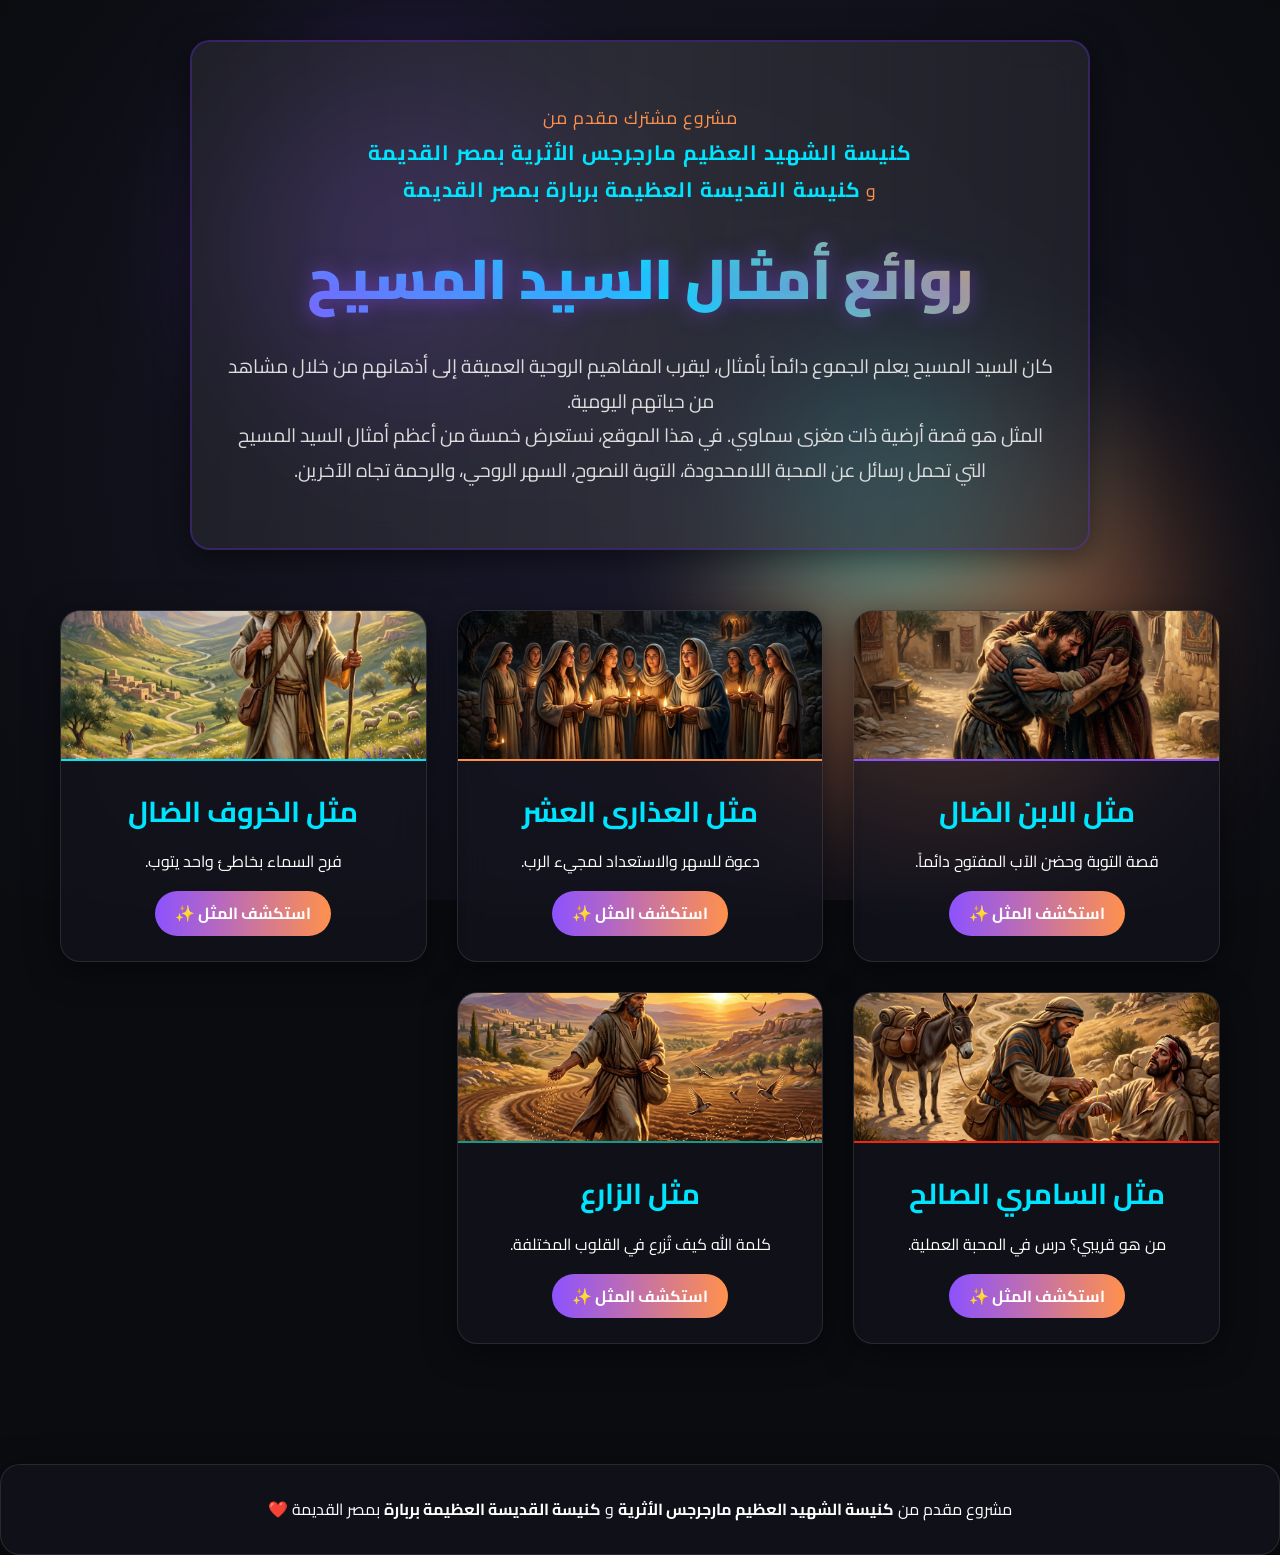
==== index.html @ c5a5a694 "Add files via upload" ====
<!DOCTYPE html>
<html lang="ar" dir="rtl">
<head>
    <meta charset="UTF-8">
    <meta name="viewport" content="width=device-width, initial-scale=1.0">
    <title>أمثال السيد المسيح - الصفحة الرئيسية</title>
    <link href="https://fonts.googleapis.com/css2?family=Cairo:wght@300;400;700;900&display=swap" rel="stylesheet">
    <link rel="stylesheet" href="style.css">
</head>
<body class="home-page">
    <div class="background-animation">
        <div class="glow-orb orb-1"></div>
        <div class="glow-orb orb-2"></div>
        <div class="glow-orb orb-3"></div>
        <div class="bubble"></div>
        <div class="bubble"></div>
        <div class="bubble"></div>
        <div class="bubble"></div>
        <div class="bubble"></div>
    </div>

    <header class="hero glass-panel fancy-hero">
        <div class="church-sponsor fade-in-up">
            مشروع مشترك مقدم من<br>
            <strong>كنيسة الشهيد العظيم مارجرجس الأثرية بمصر القديمة</strong><br>
            و <strong>كنيسة القديسة العظيمة بربارة بمصر القديمة</strong>
        </div>
        <h1 class="fade-in-up delay-1 glowing-text">روائع أمثال السيد المسيح</h1>
        <p class="fade-in-up delay-2 lead-text">
            كان السيد المسيح يعلم الجموع دائماً بأمثال، ليقرب المفاهيم الروحية العميقة إلى أذهانهم من خلال مشاهد من حياتهم اليومية. <br>
            المثل هو قصة أرضية ذات مغزى سماوي. في هذا الموقع، نستعرض خمسة من أعظم أمثال السيد المسيح التي تحمل رسائل عن المحبة اللامحدودة، التوبة النصوح، السهر الروحي، والرحمة تجاه الآخرين.
        </p>
    </header>

    <main class="container cards-grid">
        <a href="prodigal.html" class="parable-nav-card scroll-anim glass-panel">
            <div class="card-image bg-prodigal"></div>
            <div class="card-content">
                <h2>مثل الابن الضال</h2>
                <p>قصة التوبة وحضن الآب المفتوح دائماً.</p>
                <span class="btn-flashy">استكشف المثل ✨</span>
            </div>
        </a>

        <a href="virgins.html" class="parable-nav-card scroll-anim glass-panel delay-1">
            <div class="card-image bg-virgins"></div>
            <div class="card-content">
                <h2>مثل العذارى العشر</h2>
                <p>دعوة للسهر والاستعداد لمجيء الرب.</p>
                <span class="btn-flashy">استكشف المثل ✨</span>
            </div>
        </a>

        <a href="sheep.html" class="parable-nav-card scroll-anim glass-panel delay-2">
            <div class="card-image bg-sheep"></div>
            <div class="card-content">
                <h2>مثل الخروف الضال</h2>
                <p>فرح السماء بخاطئ واحد يتوب.</p>
                <span class="btn-flashy">استكشف المثل ✨</span>
            </div>
        </a>

        <a href="samaritan.html" class="parable-nav-card scroll-anim glass-panel">
            <div class="card-image bg-samaritan"></div>
            <div class="card-content">
                <h2>مثل السامري الصالح</h2>
                <p>من هو قريبي؟ درس في المحبة العملية.</p>
                <span class="btn-flashy">استكشف المثل ✨</span>
            </div>
        </a>

        <a href="sower.html" class="parable-nav-card scroll-anim glass-panel delay-1">
            <div class="card-image bg-sower"></div>
            <div class="card-content">
                <h2>مثل الزارع</h2>
                <p>كلمة الله كيف تُزرع في القلوب المختلفة.</p>
                <span class="btn-flashy">استكشف المثل ✨</span>
            </div>
        </a>
    </main>

    <footer class="glass-panel">
        <p>مشروع مقدم من <strong>كنيسة الشهيد العظيم مارجرجس الأثرية</strong> و <strong>كنيسة القديسة العظيمة بربارة</strong> بمصر القديمة ❤️</p>
    </footer>

    <script src="script.js"></script>
</body>
</html>
---- style.css ----
:root {
    --primary-color: #8c52ff;
    --secondary-color: #ff914d;
    --accent-color: #00e5ff;
    --bg-color: #0b0c10;
    --text-color: #ffffff;
    --glass-bg: rgba(20, 20, 30, 0.6);
    --glass-border: rgba(255, 255, 255, 0.1);
}

* {
    margin: 0;
    padding: 0;
    box-sizing: border-box;
    font-family: 'Cairo', sans-serif;
}

body {
    background-color: var(--bg-color);
    color: var(--text-color);
    overflow-x: hidden;
    line-height: 1.8;
}

/* Background Animations */
.background-animation {
    position: fixed;
    top: 0;
    left: 0;
    width: 100vw;
    height: 100vh;
    z-index: -1;
    overflow: hidden;
    background: radial-gradient(circle at center, #1a1a2e, #0b0c10);
}

.glow-orb {
    position: absolute;
    border-radius: 50%;
    filter: blur(80px);
    opacity: 0.5;
    animation: float 20s infinite alternate;
}

.orb-1 { width: 300px; height: 300px; background: var(--primary-color); top: 10%; left: 20%; }
.orb-2 { width: 400px; height: 400px; background: var(--secondary-color); bottom: 10%; right: 10%; animation-delay: -5s; }
.orb-3 { width: 250px; height: 250px; background: var(--accent-color); top: 40%; left: 60%; animation-delay: -10s; }

@keyframes float {
    0% { transform: translate(0, 0); }
    100% { transform: translate(50px, 50px); }
}

/* Glassmorphism */
.glass-panel {
    background: var(--glass-bg);
    backdrop-filter: blur(16px);
    -webkit-backdrop-filter: blur(16px);
    border: 1px solid var(--glass-border);
    box-shadow: 0 8px 32px 0 rgba(0, 0, 0, 0.5);
    border-radius: 20px;
}

/* Typography & Animations */
.fade-in-up {
    opacity: 0;
    transform: translateY(30px);
    animation: fadeInUp 1s forwards ease-out;
}

.delay-1 { animation-delay: 0.2s; }
.delay-2 { animation-delay: 0.4s; }

@keyframes fadeInUp {
    to { opacity: 1; transform: translateY(0); }
}

.glowing-text {
    font-size: 3.5rem;
    font-weight: 900;
    background: linear-gradient(45deg, var(--primary-color), var(--accent-color), var(--secondary-color));
    -webkit-background-clip: text;
    -webkit-text-fill-color: transparent;
    text-shadow: 0 0 20px rgba(140, 82, 255, 0.5);
    margin-bottom: 20px;
}

/* Hero Section */
.church-sponsor {
    color: var(--secondary-color);
    font-size: 1.1rem;
    margin-bottom: 20px;
    letter-spacing: 1px;
}
.church-sponsor strong {
    color: var(--accent-color);
    font-size: 1.3rem;
}
.fancy-hero {
    text-align: center;
    padding: 60px 30px;
    margin: 40px auto;
    max-width: 900px;
    border: 2px solid rgba(140, 82, 255, 0.3);
    position: relative;
    overflow: hidden;
}

.fancy-hero::before {
    content: '';
    position: absolute;
    top: -50%; left: -50%; width: 200%; height: 200%;
    background: linear-gradient(45deg, transparent, rgba(255,255,255,0.1), transparent);
    transform: rotate(45deg);
    animation: shine 6s infinite;
}

@keyframes shine {
    0% { left: -100%; top: -100%; }
    20% { left: 100%; top: 100%; }
    100% { left: 100%; top: 100%; }
}

.lead-text {
    font-size: 1.2rem;
    color: #ddd;
}

/* Cards Grid */
.cards-grid {
    display: grid;
    grid-template-columns: repeat(auto-fit, minmax(300px, 1fr));
    gap: 30px;
    padding: 20px;
    max-width: 1200px;
    margin: 0 auto 100px;
}

.parable-nav-card {
    display: block;
    text-decoration: none;
    color: var(--text-color);
    overflow: hidden;
    transition: all 0.4s cubic-bezier(0.175, 0.885, 0.32, 1.275);
    position: relative;
}

.parable-nav-card:hover {
    transform: translateY(-15px) scale(1.03);
    box-shadow: 0 20px 40px rgba(140, 82, 255, 0.4);
    border-color: var(--primary-color);
}

.card-image {
    height: 150px;
    background: linear-gradient(to bottom, transparent, rgba(0,0,0,0.8));
    border-bottom: 2px solid var(--accent-color);
}

.bg-prodigal { background: url('prodigal.jpg') center/cover no-repeat; border-bottom: 2px solid var(--primary-color); }
.bg-virgins { background: url('virgins.jpg') center/cover no-repeat; border-bottom: 2px solid var(--secondary-color); }
.bg-sheep { background: url('sheep.jpg') center/cover no-repeat; border-bottom: 2px solid var(--accent-color); }
.bg-samaritan { background: url('samaritan.jpg') center/cover no-repeat; border-bottom: 2px solid #f12711; }
.bg-sower { background: url('sower.jpg') center/cover no-repeat; border-bottom: 2px solid #11998e; }

.card-content {
    padding: 25px;
    text-align: center;
}

.card-content h2 {
    font-size: 1.8rem;
    margin-bottom: 10px;
    color: var(--accent-color);
}

.btn-flashy {
    display: inline-block;
    margin-top: 15px;
    padding: 8px 20px;
    background: linear-gradient(90deg, var(--primary-color), var(--secondary-color));
    border-radius: 30px;
    font-weight: bold;
    text-transform: uppercase;
    transition: 0.3s;
}

.parable-nav-card:hover .btn-flashy {
    box-shadow: 0 0 15px var(--secondary-color);
}

/* Individual Parable Pages */
.top-nav {
    padding: 15px 30px;
    margin: 20px auto;
    max-width: 1000px;
    display: flex;
    justify-content: space-between;
}

.back-btn {
    color: var(--accent-color);
    text-decoration: none;
    font-weight: bold;
    font-size: 1.2rem;
    transition: 0.3s;
}

.back-btn:hover {
    color: var(--secondary-color);
    text-shadow: 0 0 10px var(--secondary-color);
}

.parable-card {
    max-width: 1000px;
    margin: 0 auto 50px;
    padding: 40px;
}

.card-header { text-align: center; margin-bottom: 40px; }

/* Media Elements */
.media-container {
    display: flex;
    flex-direction: column;
    align-items: center;
    gap: 20px;
    margin-bottom: 40px;
}

.flashy-border {
    border: 3px solid transparent;
    background-image: linear-gradient(#000, #000), linear-gradient(45deg, var(--primary-color), var(--secondary-color));
    background-origin: border-box;
    background-clip: content-box, border-box;
    box-shadow: 0 0 20px rgba(140,82,255,0.4);
}

video {
    width: 100%;
    max-width: 700px;
    border-radius: 15px;
}

audio {
    width: 100%;
    max-width: 700px;
    border-radius: 50px;
}

audio::-webkit-media-controls-panel {
    background: rgba(255, 255, 255, 0.8);
}

.video-placeholder {
    width: 100%;
    max-width: 700px;
    height: 393px; /* 16:9 aspect ratio approx */
    display: flex;
    align-items: center;
    justify-content: center;
    border-radius: 15px;
    background: rgba(0,0,0,0.5);
    text-align: center;
}

.coming-soon {
    font-size: 2rem;
    font-weight: 900;
    color: rgba(255,255,255,0.5);
    text-transform: uppercase;
    letter-spacing: 2px;
}

/* Tabs */
.content-tabs {
    display: flex;
    justify-content: center;
    gap: 15px;
    margin-bottom: 30px;
}

.tab-btn {
    background: transparent;
    border: 2px solid var(--accent-color);
    color: var(--text-color);
    padding: 12px 40px;
    border-radius: 30px;
    cursor: pointer;
    font-weight: bold;
    font-size: 1.1rem;
    transition: 0.3s;
}

.tab-btn.active, .tab-btn:hover {
    background: var(--accent-color);
    color: #000;
    box-shadow: 0 0 20px rgba(0, 229, 255, 0.6);
}

.tab-content {
    display: none;
    animation: fadeIn 0.5s;
    background: rgba(0, 0, 0, 0.3);
    padding: 30px;
    border-radius: 15px;
    font-size: 1.2rem;
}

.tab-content.active { display: block; }

.fancy-list {
    list-style: none;
}

.fancy-list li {
    position: relative;
    padding-right: 30px;
    margin-bottom: 15px;
}

.fancy-list li::before {
    content: '✨';
    position: absolute;
    right: 0;
    top: 2px;
}

footer {
    text-align: center;
    padding: 30px;
    margin-top: 50px;
}

/* Responsive Design */
@media screen and (max-width: 768px) {
    .glowing-text {
        font-size: 2.2rem;
    }
    
    .fancy-hero {
        padding: 40px 20px;
        margin: 20px 10px;
    }
    
    .cards-grid {
        grid-template-columns: 1fr;
        padding: 10px;
        gap: 20px;
    }
    
    .parable-card {
        padding: 20px;
        margin: 0 10px 40px;
    }
    
    .content-tabs {
        flex-direction: column;
        gap: 10px;
    }
    
    .tab-btn {
        width: 100%;
        padding: 12px;
    }
    
    .video-placeholder {
        height: 250px;
    }
    
    .coming-soon {
        font-size: 1.5rem;
    }
    
    .top-nav {
        padding: 15px;
        margin: 10px;
        text-align: center;
    }
}
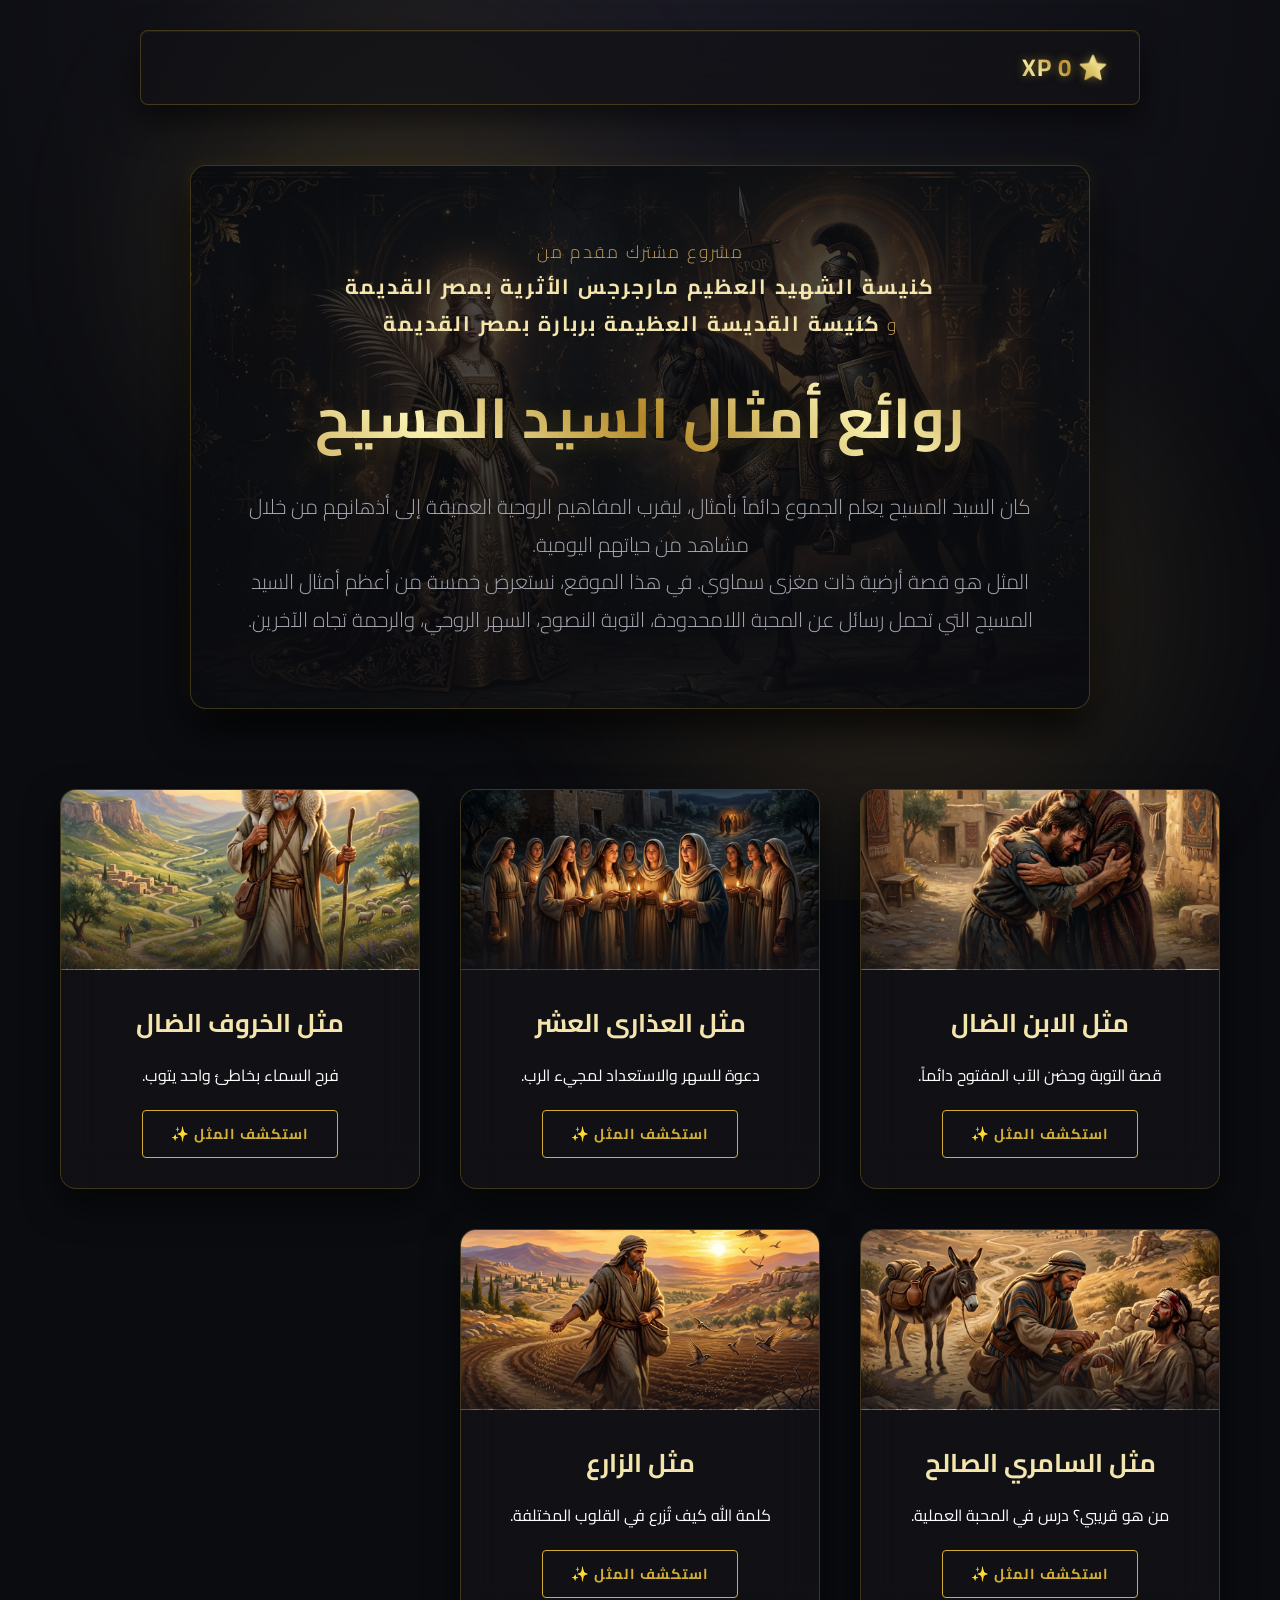
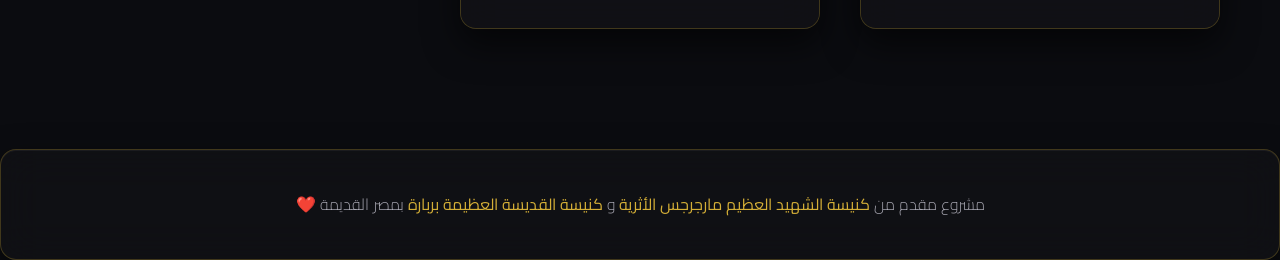
==== commit 98c4e67e: "Add files via upload" ====
--- a/index.html
+++ b/index.html
@@ -8,6 +8,9 @@
     <link rel="stylesheet" href="style.css">
 </head>
 <body class="home-page">
+    <nav class="top-nav glass-panel" style="margin-bottom: 0;">
+        <div class="xp-display glowing-text" style="font-size: 1.5rem; margin: 0; text-shadow: 0 0 10px rgba(212, 175, 55, 0.5);">⭐ 0 XP</div>
+    </nav>
     <div class="background-animation">
         <div class="glow-orb orb-1"></div>
         <div class="glow-orb orb-2"></div>
@@ -83,6 +86,7 @@
         <p>مشروع مقدم من <strong>كنيسة الشهيد العظيم مارجرجس الأثرية</strong> و <strong>كنيسة القديسة العظيمة بربارة</strong> بمصر القديمة ❤️</p>
     </footer>
 
+    <script src="parablesData.js"></script>
     <script src="script.js"></script>
 </body>
 </html>
--- a/style.css
+++ b/style.css
@@ -1,11 +1,13 @@
 :root {
-    --primary-color: #8c52ff;
-    --secondary-color: #ff914d;
-    --accent-color: #00e5ff;
-    --bg-color: #0b0c10;
-    --text-color: #ffffff;
-    --glass-bg: rgba(20, 20, 30, 0.6);
-    --glass-border: rgba(255, 255, 255, 0.1);
+    --primary-color: #d4af37; /* Luxury Gold */
+    --secondary-color: #c5a059; /* Muted Gold */
+    --accent-color: #f3e5ab; /* Light Gold / Champagne */
+    --bg-color: #0b0c10; /* Deep Obsidian */
+    --text-color: #fdfdfd;
+    --text-muted: #a9a9b3;
+    --glass-bg: rgba(18, 18, 22, 0.75);
+    --glass-border: rgba(212, 175, 55, 0.25);
+    --gold-gradient: linear-gradient(45deg, #bf953f, #fcf6ba, #b38728, #fbf5b7, #aa771c);
 }
 
 * {
@@ -20,6 +22,8 @@
     color: var(--text-color);
     overflow-x: hidden;
     line-height: 1.8;
+    background-image: radial-gradient(circle at 50% 0%, #1a1a24 0%, #0b0c10 70%);
+    background-attachment: fixed;
 }
 
 /* Background Animations */
@@ -31,41 +35,40 @@
     height: 100vh;
     z-index: -1;
     overflow: hidden;
-    background: radial-gradient(circle at center, #1a1a2e, #0b0c10);
 }
 
 .glow-orb {
     position: absolute;
     border-radius: 50%;
-    filter: blur(80px);
-    opacity: 0.5;
-    animation: float 20s infinite alternate;
-}
-
-.orb-1 { width: 300px; height: 300px; background: var(--primary-color); top: 10%; left: 20%; }
-.orb-2 { width: 400px; height: 400px; background: var(--secondary-color); bottom: 10%; right: 10%; animation-delay: -5s; }
-.orb-3 { width: 250px; height: 250px; background: var(--accent-color); top: 40%; left: 60%; animation-delay: -10s; }
+    filter: blur(100px);
+    opacity: 0.15;
+    animation: float 25s infinite alternate ease-in-out;
+}
+
+.orb-1 { width: 400px; height: 400px; background: var(--primary-color); top: 5%; left: 15%; }
+.orb-2 { width: 500px; height: 500px; background: var(--secondary-color); bottom: 5%; right: 10%; animation-delay: -5s; }
+.orb-3 { width: 350px; height: 350px; background: var(--accent-color); top: 50%; left: 50%; transform: translate(-50%, -50%); animation-delay: -10s; opacity: 0.1; }
 
 @keyframes float {
-    0% { transform: translate(0, 0); }
-    100% { transform: translate(50px, 50px); }
+    0% { transform: translate(0, 0) scale(1); }
+    100% { transform: translate(30px, 40px) scale(1.1); }
 }
 
 /* Glassmorphism */
 .glass-panel {
     background: var(--glass-bg);
-    backdrop-filter: blur(16px);
-    -webkit-backdrop-filter: blur(16px);
+    backdrop-filter: blur(20px);
+    -webkit-backdrop-filter: blur(20px);
     border: 1px solid var(--glass-border);
-    box-shadow: 0 8px 32px 0 rgba(0, 0, 0, 0.5);
-    border-radius: 20px;
+    box-shadow: 0 15px 35px rgba(0, 0, 0, 0.6), inset 0 1px 0 rgba(255, 255, 255, 0.05);
+    border-radius: 16px;
 }
 
 /* Typography & Animations */
 .fade-in-up {
     opacity: 0;
-    transform: translateY(30px);
-    animation: fadeInUp 1s forwards ease-out;
+    transform: translateY(40px);
+    animation: fadeInUp 1.2s cubic-bezier(0.2, 0.8, 0.2, 1) forwards;
 }
 
 .delay-1 { animation-delay: 0.2s; }
@@ -77,60 +80,68 @@
 
 .glowing-text {
     font-size: 3.5rem;
-    font-weight: 900;
-    background: linear-gradient(45deg, var(--primary-color), var(--accent-color), var(--secondary-color));
+    font-weight: 700;
+    background: var(--gold-gradient);
     -webkit-background-clip: text;
     -webkit-text-fill-color: transparent;
-    text-shadow: 0 0 20px rgba(140, 82, 255, 0.5);
+    text-shadow: 0 4px 25px rgba(212, 175, 55, 0.2);
     margin-bottom: 20px;
+    letter-spacing: 1px;
 }
 
 /* Hero Section */
 .church-sponsor {
     color: var(--secondary-color);
     font-size: 1.1rem;
-    margin-bottom: 20px;
-    letter-spacing: 1px;
+    margin-bottom: 25px;
+    letter-spacing: 2px;
+    text-transform: uppercase;
+    font-weight: 300;
 }
 .church-sponsor strong {
     color: var(--accent-color);
     font-size: 1.3rem;
-}
+    font-weight: 700;
+}
+
 .fancy-hero {
     text-align: center;
-    padding: 60px 30px;
-    margin: 40px auto;
+    padding: 70px 40px;
+    margin: 60px auto;
     max-width: 900px;
-    border: 2px solid rgba(140, 82, 255, 0.3);
+    border: 1px solid var(--glass-border);
     position: relative;
     overflow: hidden;
+    background: linear-gradient(rgba(11, 12, 16, 0.7), rgba(11, 12, 16, 0.85)), url('saints_bg.jpg') center/cover no-repeat;
+    box-shadow: 0 20px 40px rgba(0, 0, 0, 0.8), 0 0 20px rgba(212, 175, 55, 0.1);
 }
 
 .fancy-hero::before {
     content: '';
     position: absolute;
-    top: -50%; left: -50%; width: 200%; height: 200%;
-    background: linear-gradient(45deg, transparent, rgba(255,255,255,0.1), transparent);
-    transform: rotate(45deg);
-    animation: shine 6s infinite;
-}
-
-@keyframes shine {
-    0% { left: -100%; top: -100%; }
-    20% { left: 100%; top: 100%; }
-    100% { left: 100%; top: 100%; }
+    top: 0; left: -100%; width: 50%; height: 100%;
+    background: linear-gradient(90deg, transparent, rgba(212, 175, 55, 0.1), transparent);
+    transform: skewX(-20deg);
+    animation: luxurious-shine 8s infinite;
+}
+
+@keyframes luxurious-shine {
+    0% { left: -100%; }
+    20% { left: 200%; }
+    100% { left: 200%; }
 }
 
 .lead-text {
-    font-size: 1.2rem;
-    color: #ddd;
+    font-size: 1.3rem;
+    color: var(--text-muted);
+    font-weight: 300;
 }
 
 /* Cards Grid */
 .cards-grid {
     display: grid;
-    grid-template-columns: repeat(auto-fit, minmax(300px, 1fr));
-    gap: 30px;
+    grid-template-columns: repeat(auto-fit, minmax(320px, 1fr));
+    gap: 40px;
     padding: 20px;
     max-width: 1200px;
     margin: 0 auto 100px;
@@ -141,195 +152,379 @@
     text-decoration: none;
     color: var(--text-color);
     overflow: hidden;
-    transition: all 0.4s cubic-bezier(0.175, 0.885, 0.32, 1.275);
+    transition: all 0.5s cubic-bezier(0.2, 0.8, 0.2, 1);
     position: relative;
+    border: 1px solid var(--glass-border);
 }
 
 .parable-nav-card:hover {
-    transform: translateY(-15px) scale(1.03);
-    box-shadow: 0 20px 40px rgba(140, 82, 255, 0.4);
+    transform: translateY(-10px);
+    box-shadow: 0 25px 50px rgba(0, 0, 0, 0.8), 0 0 20px rgba(212, 175, 55, 0.15);
     border-color: var(--primary-color);
 }
 
 .card-image {
-    height: 150px;
-    background: linear-gradient(to bottom, transparent, rgba(0,0,0,0.8));
-    border-bottom: 2px solid var(--accent-color);
-}
-
-.bg-prodigal { background: url('prodigal.jpg') center/cover no-repeat; border-bottom: 2px solid var(--primary-color); }
-.bg-virgins { background: url('virgins.jpg') center/cover no-repeat; border-bottom: 2px solid var(--secondary-color); }
-.bg-sheep { background: url('sheep.jpg') center/cover no-repeat; border-bottom: 2px solid var(--accent-color); }
-.bg-samaritan { background: url('samaritan.jpg') center/cover no-repeat; border-bottom: 2px solid #f12711; }
-.bg-sower { background: url('sower.jpg') center/cover no-repeat; border-bottom: 2px solid #11998e; }
+    height: 180px;
+    background: linear-gradient(to bottom, transparent, var(--bg-color));
+    border-bottom: 1px solid rgba(212, 175, 55, 0.3);
+    position: relative;
+}
+
+.card-image::after {
+    content: '';
+    position: absolute;
+    bottom: 0; left: 0; width: 100%; height: 50%;
+    background: linear-gradient(to bottom, transparent, var(--glass-bg));
+}
+
+.bg-prodigal { background: url('prodigal.jpg') center/cover no-repeat; }
+.bg-virgins { background: url('virgins.jpg') center/cover no-repeat; }
+.bg-sheep { background: url('sheep.jpg') center/cover no-repeat; }
+.bg-samaritan { background: url('samaritan.jpg') center/cover no-repeat; }
+.bg-sower { background: url('sower.jpg') center/cover no-repeat; }
 
 .card-content {
-    padding: 25px;
+    padding: 30px;
     text-align: center;
+    background: var(--glass-bg);
 }
 
 .card-content h2 {
-    font-size: 1.8rem;
-    margin-bottom: 10px;
+    font-size: 1.6rem;
+    margin-bottom: 15px;
     color: var(--accent-color);
+    font-weight: 700;
 }
 
 .btn-flashy {
     display: inline-block;
-    margin-top: 15px;
-    padding: 8px 20px;
-    background: linear-gradient(90deg, var(--primary-color), var(--secondary-color));
-    border-radius: 30px;
-    font-weight: bold;
+    margin-top: 20px;
+    padding: 10px 28px;
+    background: transparent;
+    color: var(--primary-color);
+    border: 1px solid var(--primary-color);
+    border-radius: 4px;
+    font-weight: 700;
     text-transform: uppercase;
-    transition: 0.3s;
+    letter-spacing: 1px;
+    font-size: 0.9rem;
+    transition: all 0.4s ease;
 }
 
 .parable-nav-card:hover .btn-flashy {
-    box-shadow: 0 0 15px var(--secondary-color);
+    background: var(--gold-gradient);
+    color: #111;
+    border-color: transparent;
+    box-shadow: 0 4px 15px rgba(212, 175, 55, 0.3);
 }
 
 /* Individual Parable Pages */
 .top-nav {
     padding: 15px 30px;
-    margin: 20px auto;
+    margin: 30px auto;
     max-width: 1000px;
     display: flex;
     justify-content: space-between;
+    align-items: center;
+    border-radius: 8px;
 }
 
 .back-btn {
+    color: var(--primary-color);
+    text-decoration: none;
+    font-weight: 400;
+    font-size: 1.1rem;
+    transition: 0.3s;
+    display: flex;
+    align-items: center;
+    gap: 10px;
+}
+
+.back-btn:hover {
     color: var(--accent-color);
-    text-decoration: none;
-    font-weight: bold;
+    transform: translateX(-5px);
+}
+
+.parable-card {
+    max-width: 1000px;
+    margin: 0 auto 60px;
+    padding: 50px;
+    border-radius: 12px;
+}
+
+.card-header { 
+    text-align: center; 
+    margin-bottom: 50px; 
+    border-bottom: 1px solid var(--glass-border);
+    padding-bottom: 30px;
+}
+
+.reference {
+    color: var(--primary-color);
+    font-size: 1.1rem;
+    letter-spacing: 1px;
+}
+
+/* Media Elements */
+.media-container {
+    display: flex;
+    flex-direction: column;
+    align-items: center;
+    gap: 30px;
+    margin-bottom: 50px;
+}
+
+.flashy-border {
+    border: 1px solid var(--primary-color);
+    box-shadow: 0 20px 50px rgba(0,0,0,0.8), 0 0 30px rgba(212, 175, 55, 0.1);
+    padding: 5px;
+    background: var(--glass-bg);
+}
+
+video {
+    width: 100%;
+    max-width: 800px;
+    border-radius: 8px;
+    display: block;
+}
+
+audio {
+    width: 100%;
+    max-width: 800px;
+    border-radius: 4px;
+    height: 45px;
+    box-shadow: 0 4px 15px rgba(0,0,0,0.5);
+}
+
+audio::-webkit-media-controls-panel {
+    background: #e5cc8f;
+}
+
+.video-placeholder {
+    width: 100%;
+    max-width: 800px;
+    height: 450px;
+    display: flex;
+    align-items: center;
+    justify-content: center;
+    border-radius: 8px;
+    background: #111;
+    text-align: center;
+    border: 1px solid var(--glass-border);
+}
+
+.coming-soon {
+    font-size: 1.5rem;
+    font-weight: 300;
+    color: var(--primary-color);
+    letter-spacing: 3px;
+}
+
+/* Tabs */
+.content-tabs {
+    display: flex;
+    justify-content: center;
+    gap: 20px;
+    margin-bottom: 40px;
+    border-bottom: 1px solid var(--glass-border);
+    padding-bottom: 20px;
+}
+
+.tab-btn {
+    background: transparent;
+    border: none;
+    color: var(--text-muted);
+    padding: 10px 20px;
+    cursor: pointer;
+    font-weight: 400;
     font-size: 1.2rem;
     transition: 0.3s;
-}
-
-.back-btn:hover {
-    color: var(--secondary-color);
-    text-shadow: 0 0 10px var(--secondary-color);
-}
-
-.parable-card {
-    max-width: 1000px;
-    margin: 0 auto 50px;
+    position: relative;
+}
+
+.tab-btn::after {
+    content: '';
+    position: absolute;
+    bottom: -21px;
+    left: 50%;
+    transform: translateX(-50%);
+    width: 0;
+    height: 2px;
+    background: var(--primary-color);
+    transition: 0.3s;
+}
+
+.tab-btn.active, .tab-btn:hover {
+    color: var(--primary-color);
+}
+
+.tab-btn.active::after, .tab-btn:hover::after {
+    width: 100%;
+}
+
+.tab-content {
+    display: none;
+    animation: fadeIn 0.6s ease;
+    background: rgba(10, 10, 15, 0.4);
     padding: 40px;
-}
-
-.card-header { text-align: center; margin-bottom: 40px; }
-
-/* Media Elements */
-.media-container {
+    border-radius: 8px;
+    font-size: 1.15rem;
+    line-height: 2;
+    border: 1px solid rgba(255,255,255,0.03);
+    color: #e2e2e2;
+}
+
+.tab-content.active { display: block; }
+
+.tab-content p {
+    text-align: justify;
+}
+
+.fancy-list {
+    list-style: none;
+}
+
+.fancy-list li {
+    position: relative;
+    padding-right: 35px;
+    margin-bottom: 20px;
+}
+
+.fancy-list li::before {
+    content: '✦';
+    position: absolute;
+    right: 5px;
+    top: 0;
+    color: var(--primary-color);
+    font-size: 1.2rem;
+}
+
+.fancy-list li strong {
+    color: var(--accent-color);
+    font-weight: 700;
+}
+
+footer {
+    text-align: center;
+    padding: 40px;
+    margin-top: 60px;
+    border-top: 1px solid var(--glass-border);
+    background: rgba(10, 10, 15, 0.8);
+    color: var(--text-muted);
+    font-weight: 300;
+}
+
+footer strong {
+    color: var(--primary-color);
+    font-weight: 400;
+}
+
+/* --- Game Styles --- */
+.game-container {
+    padding: 20px;
+    background: rgba(0, 0, 0, 0.2);
+    border-radius: 12px;
+}
+.timeline-slots {
+    display: flex;
+    flex-wrap: wrap;
+    gap: 15px;
+    margin-bottom: 30px;
+    justify-content: center;
+}
+.timeline-slot {
+    width: 250px;
+    min-height: 80px;
+    border: 2px dashed var(--glass-border);
+    border-radius: 8px;
+    display: flex;
+    align-items: center;
+    justify-content: center;
+    position: relative;
+    background: rgba(255,255,255,0.05);
+}
+.timeline-slot span {
+    position: absolute;
+    top: -12px;
+    left: 10px;
+    font-size: 0.8rem;
+    color: var(--primary-color);
+    background: var(--bg-color);
+    padding: 0 5px;
+}
+.timeline-cards {
+    display: flex;
+    flex-wrap: wrap;
+    gap: 15px;
+    justify-content: center;
+    min-height: 100px;
+    padding: 20px;
+    background: rgba(0,0,0,0.3);
+    border-radius: 8px;
+}
+.timeline-card {
+    width: 200px;
+    padding: 20px;
+    cursor: grab;
+    text-align: center;
+    background: var(--glass-bg);
+    border: 1px solid var(--primary-color);
+    box-shadow: 0 4px 15px rgba(0,0,0,0.6);
+    z-index: 10;
+    transition: transform 0.3s ease, box-shadow 0.3s ease;
     display: flex;
     flex-direction: column;
     align-items: center;
-    gap: 20px;
-    margin-bottom: 40px;
-}
-
-.flashy-border {
-    border: 3px solid transparent;
-    background-image: linear-gradient(#000, #000), linear-gradient(45deg, var(--primary-color), var(--secondary-color));
-    background-origin: border-box;
-    background-clip: content-box, border-box;
-    box-shadow: 0 0 20px rgba(140,82,255,0.4);
-}
-
-video {
+    gap: 15px;
+}
+.timeline-card:hover {
+    transform: translateY(-5px);
+    box-shadow: 0 10px 25px rgba(212, 175, 55, 0.4);
+}
+.timeline-card:active {
+    cursor: grabbing;
+    transform: scale(0.95);
+}
+.card-icon {
+    font-size: 3.5rem;
+    filter: drop-shadow(0 0 10px rgba(212, 175, 55, 0.8));
+    animation: float-icon 3s ease-in-out infinite;
+}
+.card-text {
+    font-size: 1.1rem;
+    font-weight: 700;
+    color: var(--text-color);
+}
+@keyframes float-icon {
+    0%, 100% { transform: translateY(0); }
+    50% { transform: translateY(-10px); }
+}
+.tab-btn.locked {
+    opacity: 0.5;
+    cursor: not-allowed;
+    border-color: #555;
+    color: #888;
+}
+.tab-btn.locked::after {
+    display: none;
+}
+
+/* Virgins Game Styles */
+.oil-bar-container {
     width: 100%;
-    max-width: 700px;
+    height: 30px;
+    background: rgba(255,255,255,0.1);
     border-radius: 15px;
-}
-
-audio {
+    border: 2px solid var(--primary-color);
+    overflow: hidden;
+    margin-bottom: 10px;
+}
+.oil-level {
+    height: 100%;
     width: 100%;
-    max-width: 700px;
-    border-radius: 50px;
-}
-
-audio::-webkit-media-controls-panel {
-    background: rgba(255, 255, 255, 0.8);
-}
-
-.video-placeholder {
-    width: 100%;
-    max-width: 700px;
-    height: 393px; /* 16:9 aspect ratio approx */
-    display: flex;
-    align-items: center;
-    justify-content: center;
-    border-radius: 15px;
-    background: rgba(0,0,0,0.5);
-    text-align: center;
-}
-
-.coming-soon {
-    font-size: 2rem;
-    font-weight: 900;
-    color: rgba(255,255,255,0.5);
-    text-transform: uppercase;
-    letter-spacing: 2px;
-}
-
-/* Tabs */
-.content-tabs {
-    display: flex;
-    justify-content: center;
-    gap: 15px;
-    margin-bottom: 30px;
-}
-
-.tab-btn {
-    background: transparent;
-    border: 2px solid var(--accent-color);
-    color: var(--text-color);
-    padding: 12px 40px;
-    border-radius: 30px;
-    cursor: pointer;
-    font-weight: bold;
-    font-size: 1.1rem;
-    transition: 0.3s;
-}
-
-.tab-btn.active, .tab-btn:hover {
-    background: var(--accent-color);
-    color: #000;
-    box-shadow: 0 0 20px rgba(0, 229, 255, 0.6);
-}
-
-.tab-content {
-    display: none;
-    animation: fadeIn 0.5s;
-    background: rgba(0, 0, 0, 0.3);
-    padding: 30px;
-    border-radius: 15px;
-    font-size: 1.2rem;
-}
-
-.tab-content.active { display: block; }
-
-.fancy-list {
-    list-style: none;
-}
-
-.fancy-list li {
-    position: relative;
-    padding-right: 30px;
-    margin-bottom: 15px;
-}
-
-.fancy-list li::before {
-    content: '✨';
-    position: absolute;
-    right: 0;
-    top: 2px;
-}
-
-footer {
-    text-align: center;
-    padding: 30px;
-    margin-top: 50px;
+    background: linear-gradient(90deg, #f3e5ab, #d4af37);
+    transition: width 1s linear, background 0.3s ease, box-shadow 0.3s ease;
+    box-shadow: 0 0 15px rgba(212, 175, 55, 0.8);
 }
 
 /* Responsive Design */
@@ -340,41 +535,49 @@
     
     .fancy-hero {
         padding: 40px 20px;
-        margin: 20px 10px;
+        margin: 20px 15px;
     }
     
     .cards-grid {
         grid-template-columns: 1fr;
-        padding: 10px;
-        gap: 20px;
+        padding: 15px;
+        gap: 30px;
     }
     
     .parable-card {
-        padding: 20px;
-        margin: 0 10px 40px;
+        padding: 25px 20px;
+        margin: 0 15px 40px;
     }
     
     .content-tabs {
         flex-direction: column;
-        gap: 10px;
+        gap: 15px;
+        border-bottom: none;
+        padding-bottom: 0;
     }
     
     .tab-btn {
         width: 100%;
         padding: 12px;
+        border: 1px solid var(--glass-border);
+        border-radius: 4px;
+    }
+    
+    .tab-btn::after { display: none; }
+    
+    .tab-btn.active {
+        background: rgba(212, 175, 55, 0.1);
+        border-color: var(--primary-color);
     }
     
     .video-placeholder {
         height: 250px;
     }
     
-    .coming-soon {
-        font-size: 1.5rem;
-    }
-    
     .top-nav {
         padding: 15px;
-        margin: 10px;
-        text-align: center;
-    }
-}
+        margin: 10px 15px;
+        justify-content: center;
+    }
+}
+
